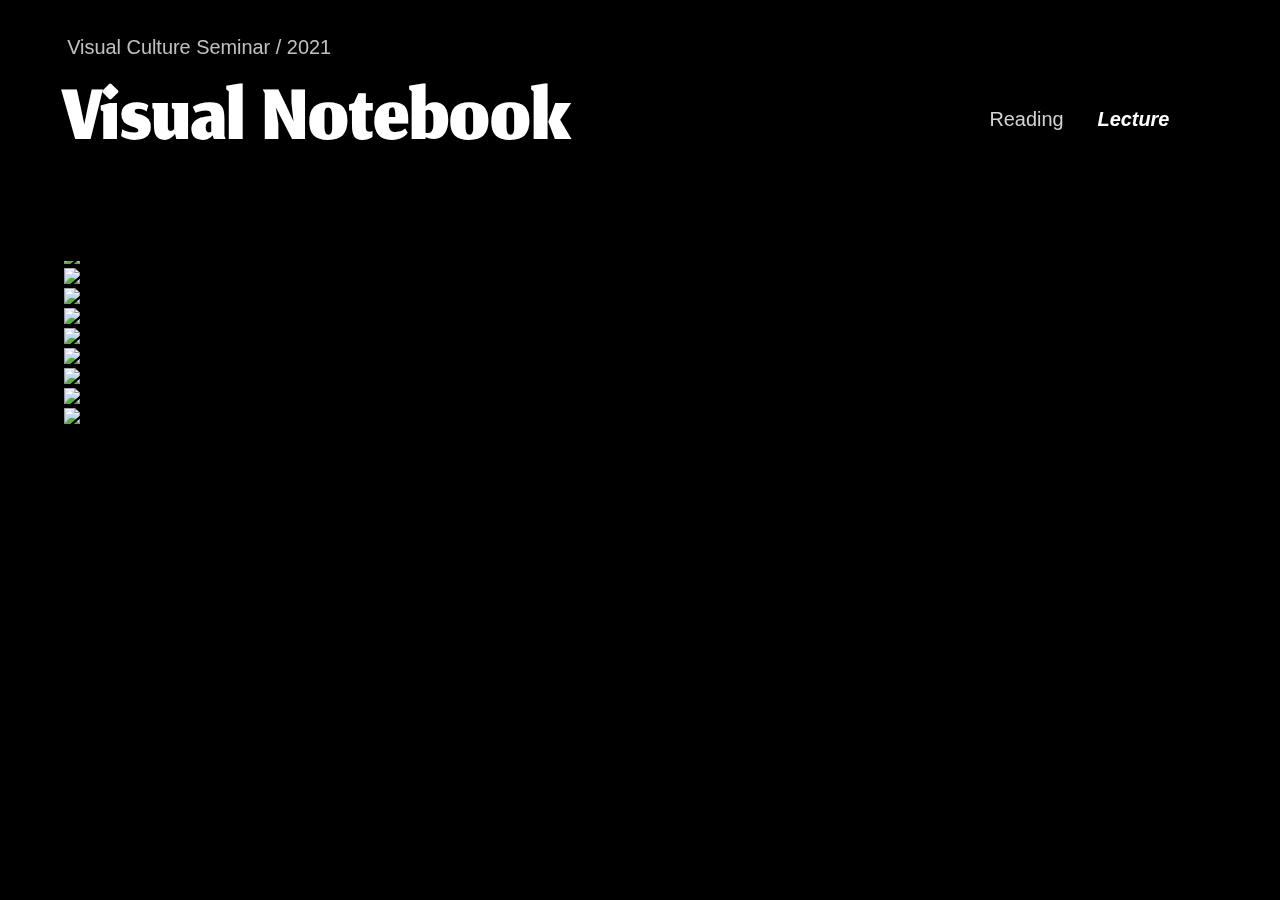
==== lecture.html @ b7ca3d68 "Add files via upload" ====
<!DOCTYPE html>
<head>
    <meta name="viewport" content="width=device-width, initial-scale=1">
    <link href="https://cdn.jsdelivr.net/npm/bootstrap@5.0.2/dist/css/bootstrap.min.css" rel="stylesheet" integrity="sha384-EVSTQN3/azprG1Anm3QDgpJLIm9Nao0Yz1ztcQTwFspd3yD65VohhpuuCOmLASjC" crossorigin="anonymous">
    <title>Visual Notebook</title>
    <link rel="stylesheet" href="../styles.css">
    <link rel="preconnect" href="https://fonts.googleapis.com">
    <link rel="preconnect" href="https://fonts.gstatic.com" crossorigin>
    <link href="https://fonts.googleapis.com/css2?family=Jomhuria&display=swap" rel="stylesheet">
</head>

<body>
    <a href="index.html"><span id="title">Visual Notebook</span></a><br>
    <span id="subt">Visual Culture Seminar / 2021</span>
    <nav>
        <a href="reading.html">Reading</a>
        <a href="#" class="current">Lecture</a>
        
    </nav>

    <div id="lecture">
        <div class="row" id="first-row">
            <div class="col-sm">
                <a href="lecture/p1.html"><img src="images/Lecture/P1/P1.jpg"></a>
            </div>
            <div class="col-sm">
                <a href="lecture/p2.html"><img src="images/Lecture/P2/P2.jpg"></a>
            </div>
            <div class="col-sm">
                <a href="lecture/p3.html"><img src="images/Lecture/P3/P3.jpg"></a>
            </div>
        </div>
        <div class="row">
            <div class="col-sm">
                <a href="lecture/p4.html"><img src="images/Lecture/P4/P4.jpg"></a>
            </div>
            <div class="col-sm">
                <a href="lecture/p5.html"><img src="images/Lecture/P5/P5.jpg"></a>
            </div>
            <div class="col-sm">
                <a href="lecture/p6.html"><img src="images/Lecture/P6/P6.jpg"></a>
            </div>
        </div>
        <div class="row">
            <div class="col-sm">
                <a href="lecture/p7.html"><img src="images/Lecture/P7/P7.jpg"></a>
            </div>
            <div class="col-sm">
                <a href="lecture/p8.html"><img src="images/Lecture/P8/P8.jpg"></a>
            </div>
            <div class="col-sm">
                <a href="lecture/p9.html"><img src="images/Lecture/P9/P9.jpg"></a>
            </div>
        </div>
    </div>

    <script src="https://cdn.jsdelivr.net/npm/bootstrap@5.0.2/dist/js/bootstrap.bundle.min.js" integrity="sha384-MrcW6ZMFYlzcLA8Nl+NtUVF0sA7MsXsP1UyJoMp4YLEuNSfAP+JcXn/tWtIaxVXM" crossorigin="anonymous"></script>
</body>
---- styles.css ----
html {
    font-size: 1rem;
}

body {
    overflow-x: hidden;
    margin-top: 0%;
    margin-left: 5%;
    background-color: black;
    color: white;
}

h1 {
    font-family: 'Jomhuria', sans-serif;
}
/*Visual Notebook Title*/
#title {
    background-color: black;
    width: 100%;
    height: 20vh;
    display: inline-block;
    padding-top: 9vh;
    font-size: 150px; 
    font-family: 'Jomhuria', sans-serif;
    line-height: 87px;
    color: white;
    position:fixed;
}

/*Visual Culture Seminar / 2021*/
#subt {
    display: inline;
    margin-left: .25%;
    margin-top: 7%;
    font-size: 24px;
    line-height: 32px;
    opacity: 75%;
    color: white;
    font-family: Arial, Helvetica, sans-serif;
    position:fixed;
}

/*Nav Bar Styling*/
nav {
    text-align: right;
    padding-left: 72.3%;
    margin-top: 7%;
    margin-right: 5%;
    position:fixed;
}

nav a{
    text-decoration: none; /* no underline */
    font-size: 24px;
    font-family: Arial, Helvetica, sans-serif;
    color: lightgray;
    padding-right: 30px;
}

nav a:hover{
    font-style: oblique;
    color: white;
}

.current {
    font-weight: bold;
    color: white;
    font-style: oblique;
}


#first-row {
    margin-top: 19%;
}

#name {
    text-transform: capitalize;
    font-family: Arial, Helvetica, sans-serif;
    font-size: 36px;
    font-weight: bold;
    display:block;
    margin-top:20px;
    margin-bottom:20px;
}

#portrait {
    margin-left: 5%;
    display: inline-block;
}

#portrait img {
    margin-left: -1%;
}

#about {
    font-family: Arial, Helvetica, sans-serif;
    font-size: calc(1.25vw + 1.25vh + 2vmin);
    line-height: 1.5em;
    margin-right: 30vw;
    
}

#about a {
    text-decoration: underline;
    font-style: oblique;
    font-weight: bold;
    opacity: 50%;
    color: lightgray; 
}

#about a:hover {
    color: white;
    opacity: 100%;
}

#about .name {
    font-family: 'Jomhuria', sans-serif;
    font-size: calc(2vw + 2vh + 2vmin);
}

.img-fluid {
    padding: 10px;
}

.container-fluid a {
    text-decoration: underline;
    color: white;
}

@media (max-width: 1540px){
    .title {
        position: sticky;
        display: inline-block;
    }

    nav {
        position: fixed;
        display: inline-block;
    }

    nav a {
        font-size: calc(.5vw + .5vh + 1vmin)
    }

    #title {
        position: fixed;
        display: inline-block;
        font-size: calc(5vw + 4vh + 3vmin);
    }

    #subt {
        margin-top: 1%;
        position: fixed;
        display: inline-block;
        font-size: calc(.5vw + .5vh + 1vmin)
    }

}

@media (max-width: 1200px) {
    #portrait {
        display: inline-block;
        padding-top: 12.5vh;
    }

    #first-row {
        padding-top: 10vh;
    }
}
.shinee {
    width: 6vw;
    display: inline-block;
    margin-right: .8vw;
    margin-left: .1vw;
    margin-top: 1vh;
    border-bottom: .6vh solid #ff9900;
}

.tina {
    width: 6vw;
    display: inline-block;
    border-bottom: .6vh solid #b31fd8;
}
/* color_codes: 
#ff9900 - orange
#b31fd8 - purple
*/

h4 {
    font-size: calc(1vw + 1vh + 1vmin);
    font-weight: 700;
    display: inline-block;
    padding-right: 4vw;
    padding-bottom: 0;
    margin-bottom: 1.5vh;
}

.quote {
    font-family: Arial, Helvetica, sans-serif;
    font-size: calc(2vw + 1.75vh + 1vmin);
    font-style: italic;
    font-weight: 700;
    line-height: 1.1em;
}
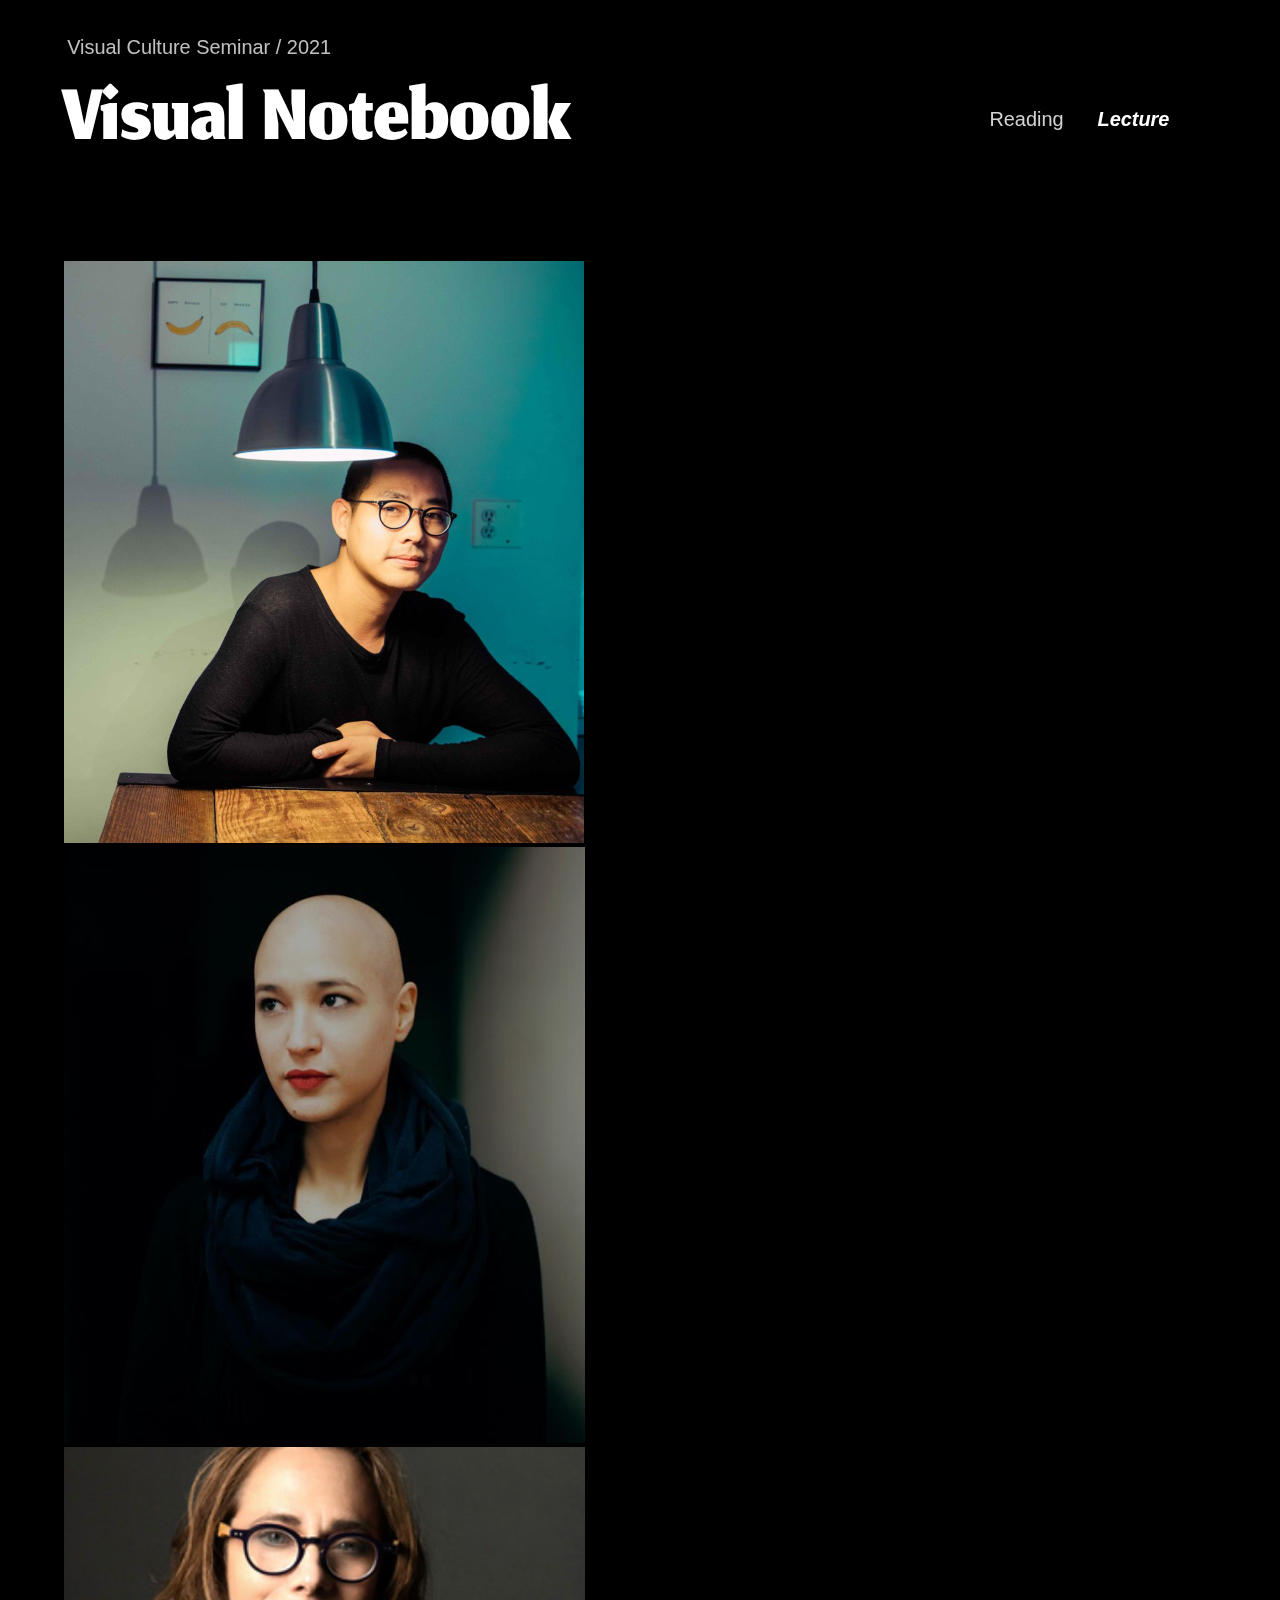
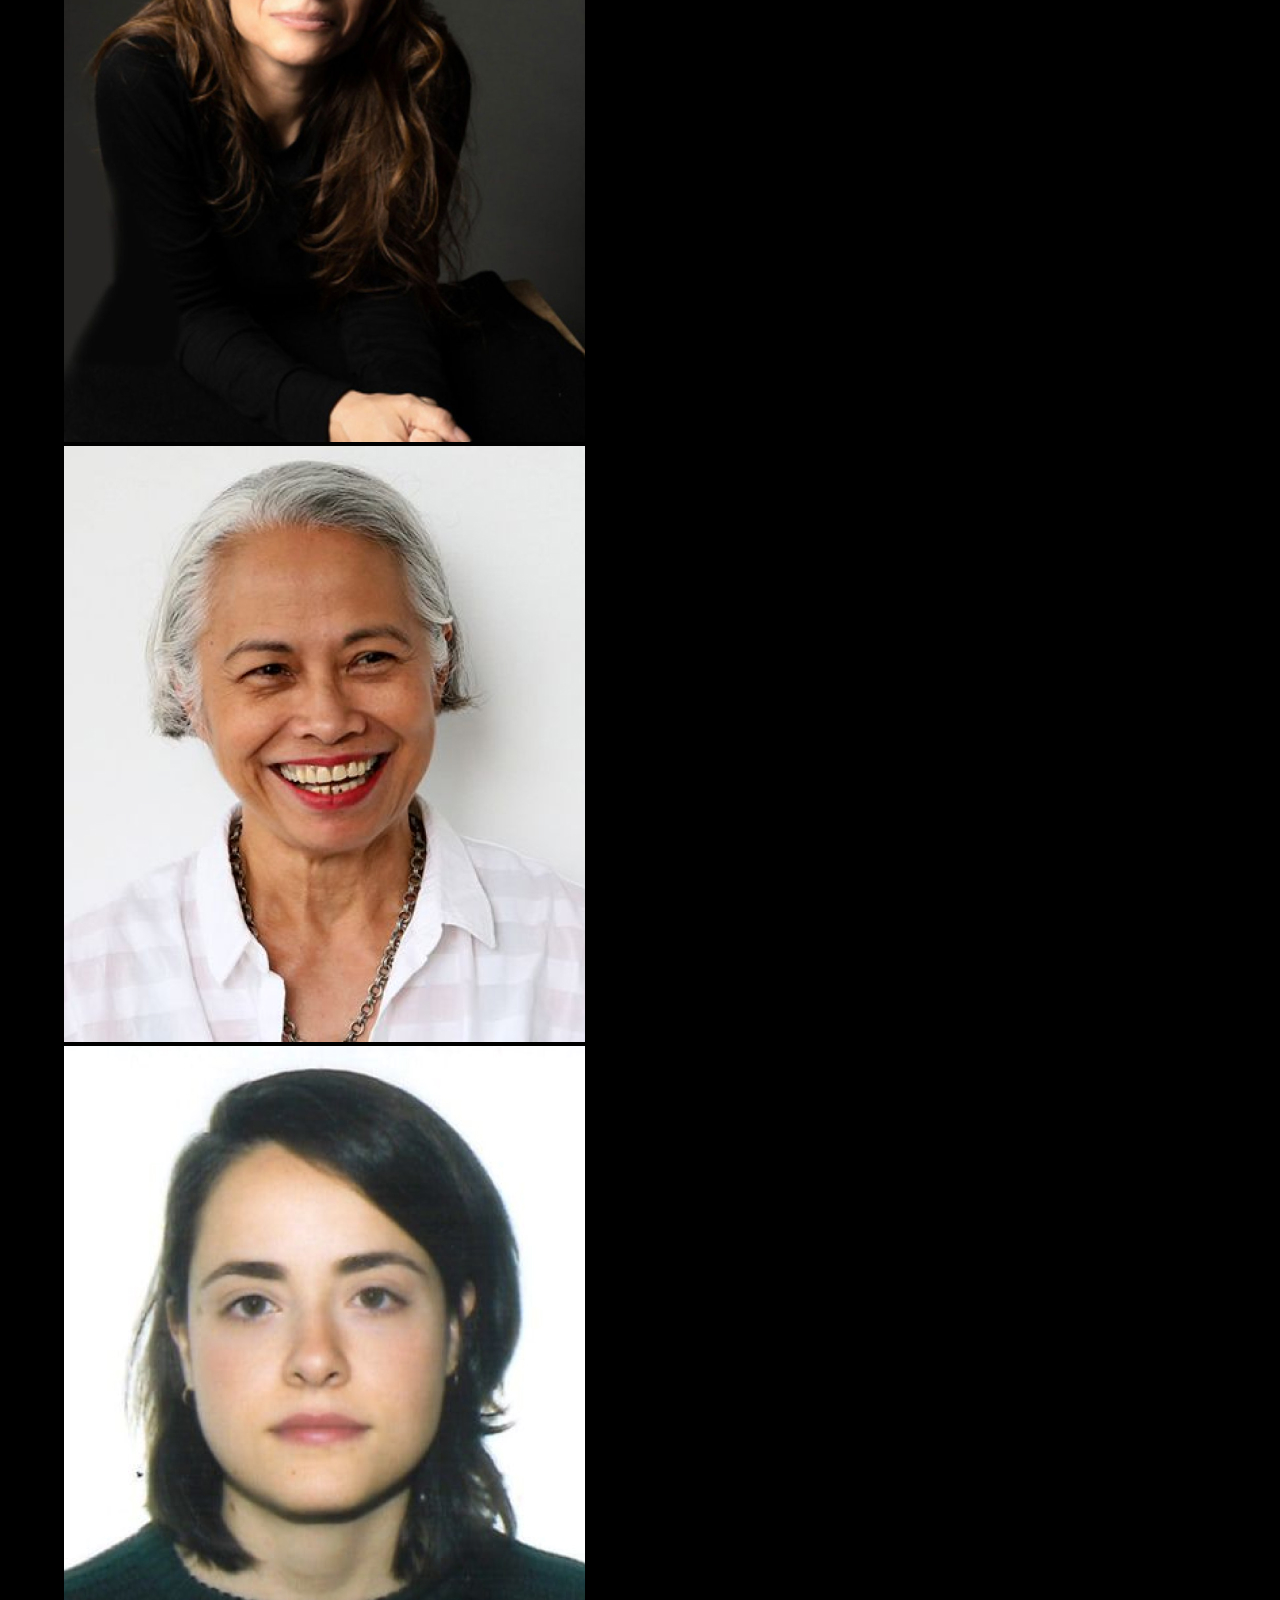
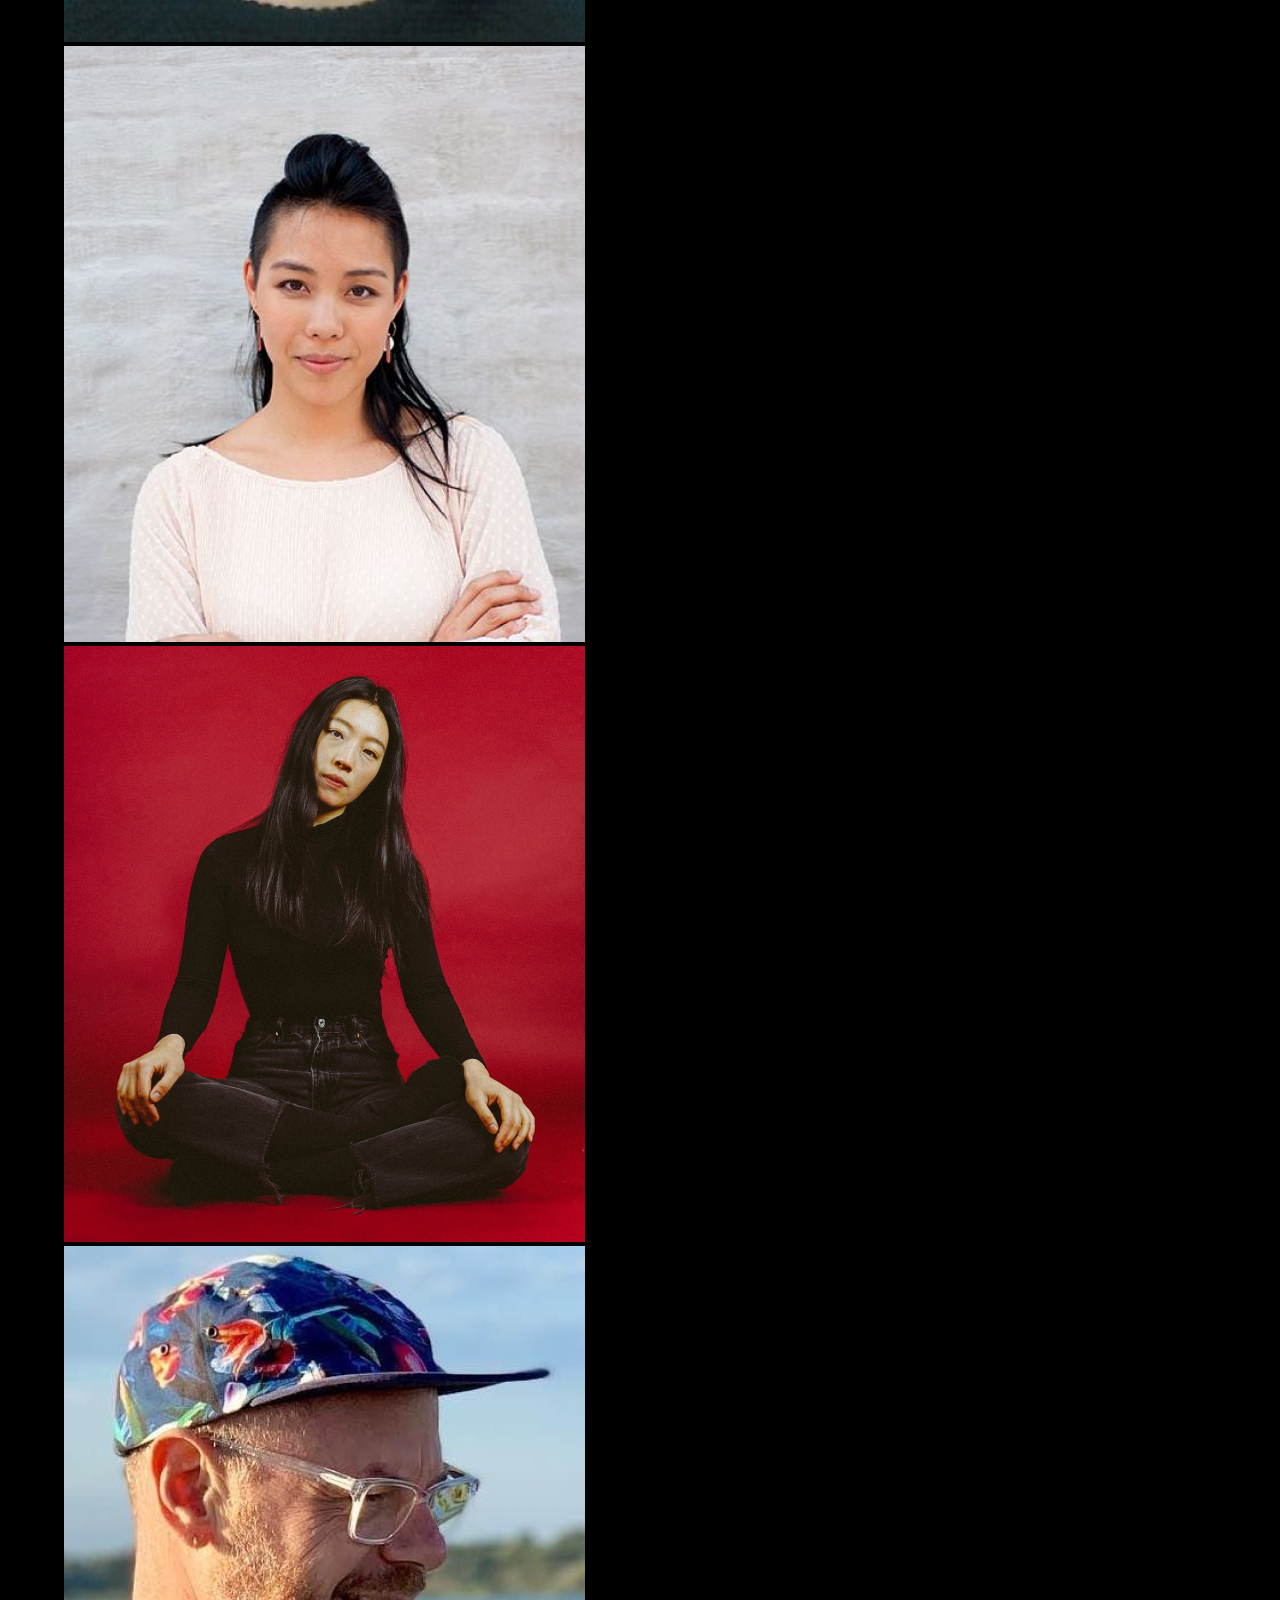
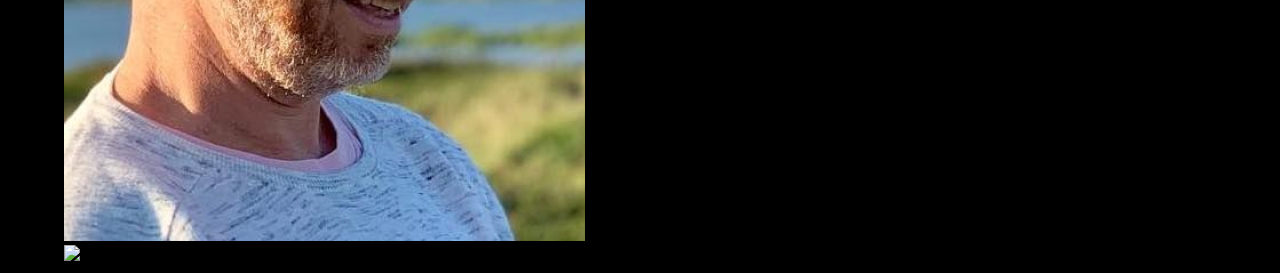
==== commit c59aa822: "Add files via upload" ====
--- a/lecture.html
+++ b/lecture.html
@@ -3,7 +3,7 @@
     <meta name="viewport" content="width=device-width, initial-scale=1">
     <link href="https://cdn.jsdelivr.net/npm/bootstrap@5.0.2/dist/css/bootstrap.min.css" rel="stylesheet" integrity="sha384-EVSTQN3/azprG1Anm3QDgpJLIm9Nao0Yz1ztcQTwFspd3yD65VohhpuuCOmLASjC" crossorigin="anonymous">
     <title>Visual Notebook</title>
-    <link rel="stylesheet" href="../styles.css">
+    <link rel="stylesheet" href="styles.css">
     <link rel="preconnect" href="https://fonts.googleapis.com">
     <link rel="preconnect" href="https://fonts.gstatic.com" crossorigin>
     <link href="https://fonts.googleapis.com/css2?family=Jomhuria&display=swap" rel="stylesheet">
@@ -21,35 +21,35 @@
     <div id="lecture">
         <div class="row" id="first-row">
             <div class="col-sm">
-                <a href="lecture/p1.html"><img src="images/Lecture/P1/P1.jpg"></a>
+                <a href="lecture/p1.html"><img src="Images/Lecture/P1/P1.jpg"></a>
             </div>
             <div class="col-sm">
-                <a href="lecture/p2.html"><img src="images/Lecture/P2/P2.jpg"></a>
+                <a href="lecture/p2.html"><img src="Images/Lecture/P2/P2.jpg"></a>
             </div>
             <div class="col-sm">
-                <a href="lecture/p3.html"><img src="images/Lecture/P3/P3.jpg"></a>
+                <a href="lecture/p3.html"><img src="Images/Lecture/P3/P3.jpg"></a>
             </div>
         </div>
         <div class="row">
             <div class="col-sm">
-                <a href="lecture/p4.html"><img src="images/Lecture/P4/P4.jpg"></a>
+                <a href="lecture/p4.html"><img src="Images/Lecture/P4/P4.jpg"></a>
             </div>
             <div class="col-sm">
-                <a href="lecture/p5.html"><img src="images/Lecture/P5/P5.jpg"></a>
+                <a href="lecture/p5.html"><img src="Images/Lecture/P5/P5.jpg"></a>
             </div>
             <div class="col-sm">
-                <a href="lecture/p6.html"><img src="images/Lecture/P6/P6.jpg"></a>
+                <a href="lecture/p6.html"><img src="Images/Lecture/P6/P6.jpg"></a>
             </div>
         </div>
         <div class="row">
             <div class="col-sm">
-                <a href="lecture/p7.html"><img src="images/Lecture/P7/P7.jpg"></a>
+                <a href="lecture/p7.html"><img src="Images/Lecture/P7/P7.jpg"></a>
             </div>
             <div class="col-sm">
-                <a href="lecture/p8.html"><img src="images/Lecture/P8/P8.jpg"></a>
+                <a href="lecture/p8.html"><img src="Images/Lecture/P8/P8.jpg"></a>
             </div>
             <div class="col-sm">
-                <a href="lecture/p9.html"><img src="images/Lecture/P9/P9.jpg"></a>
+                <a href="lecture/p9.html"><img src="Images/Lecture/P9/P9.jpg"></a>
             </div>
         </div>
     </div>
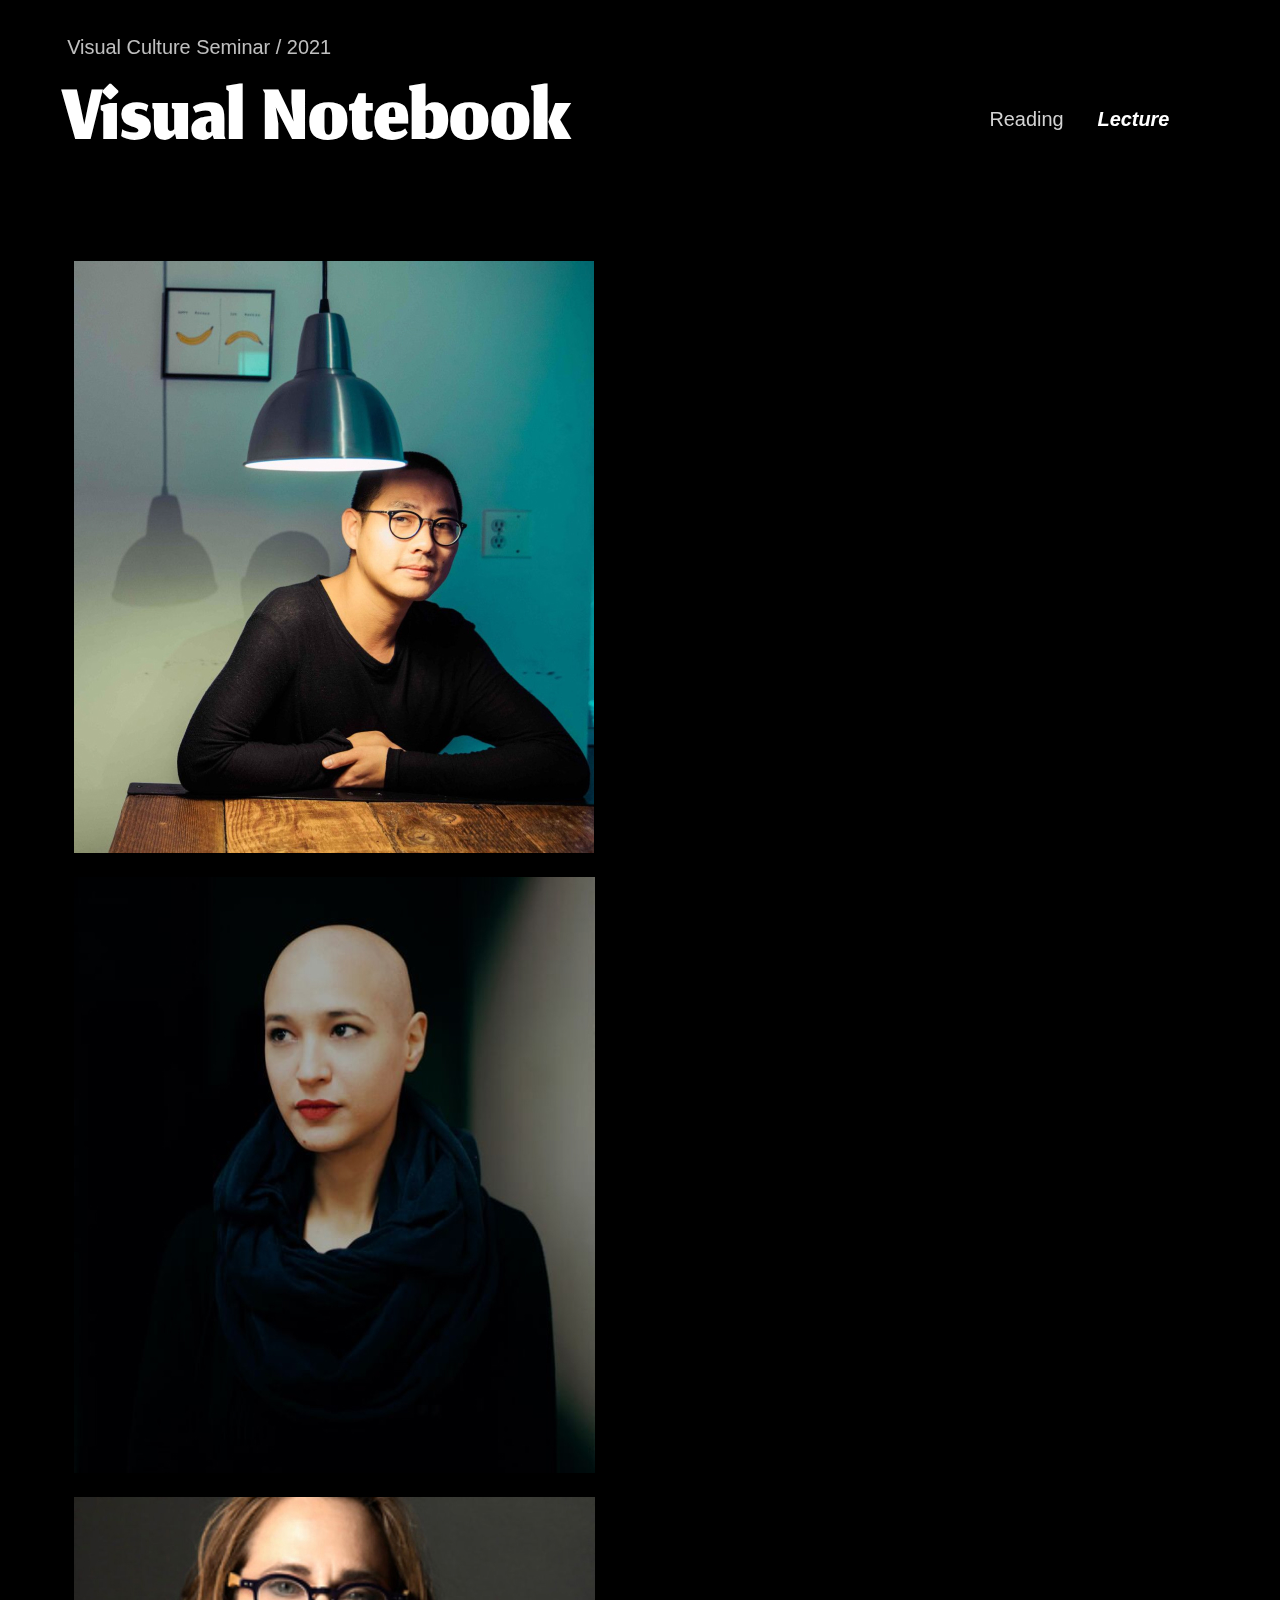
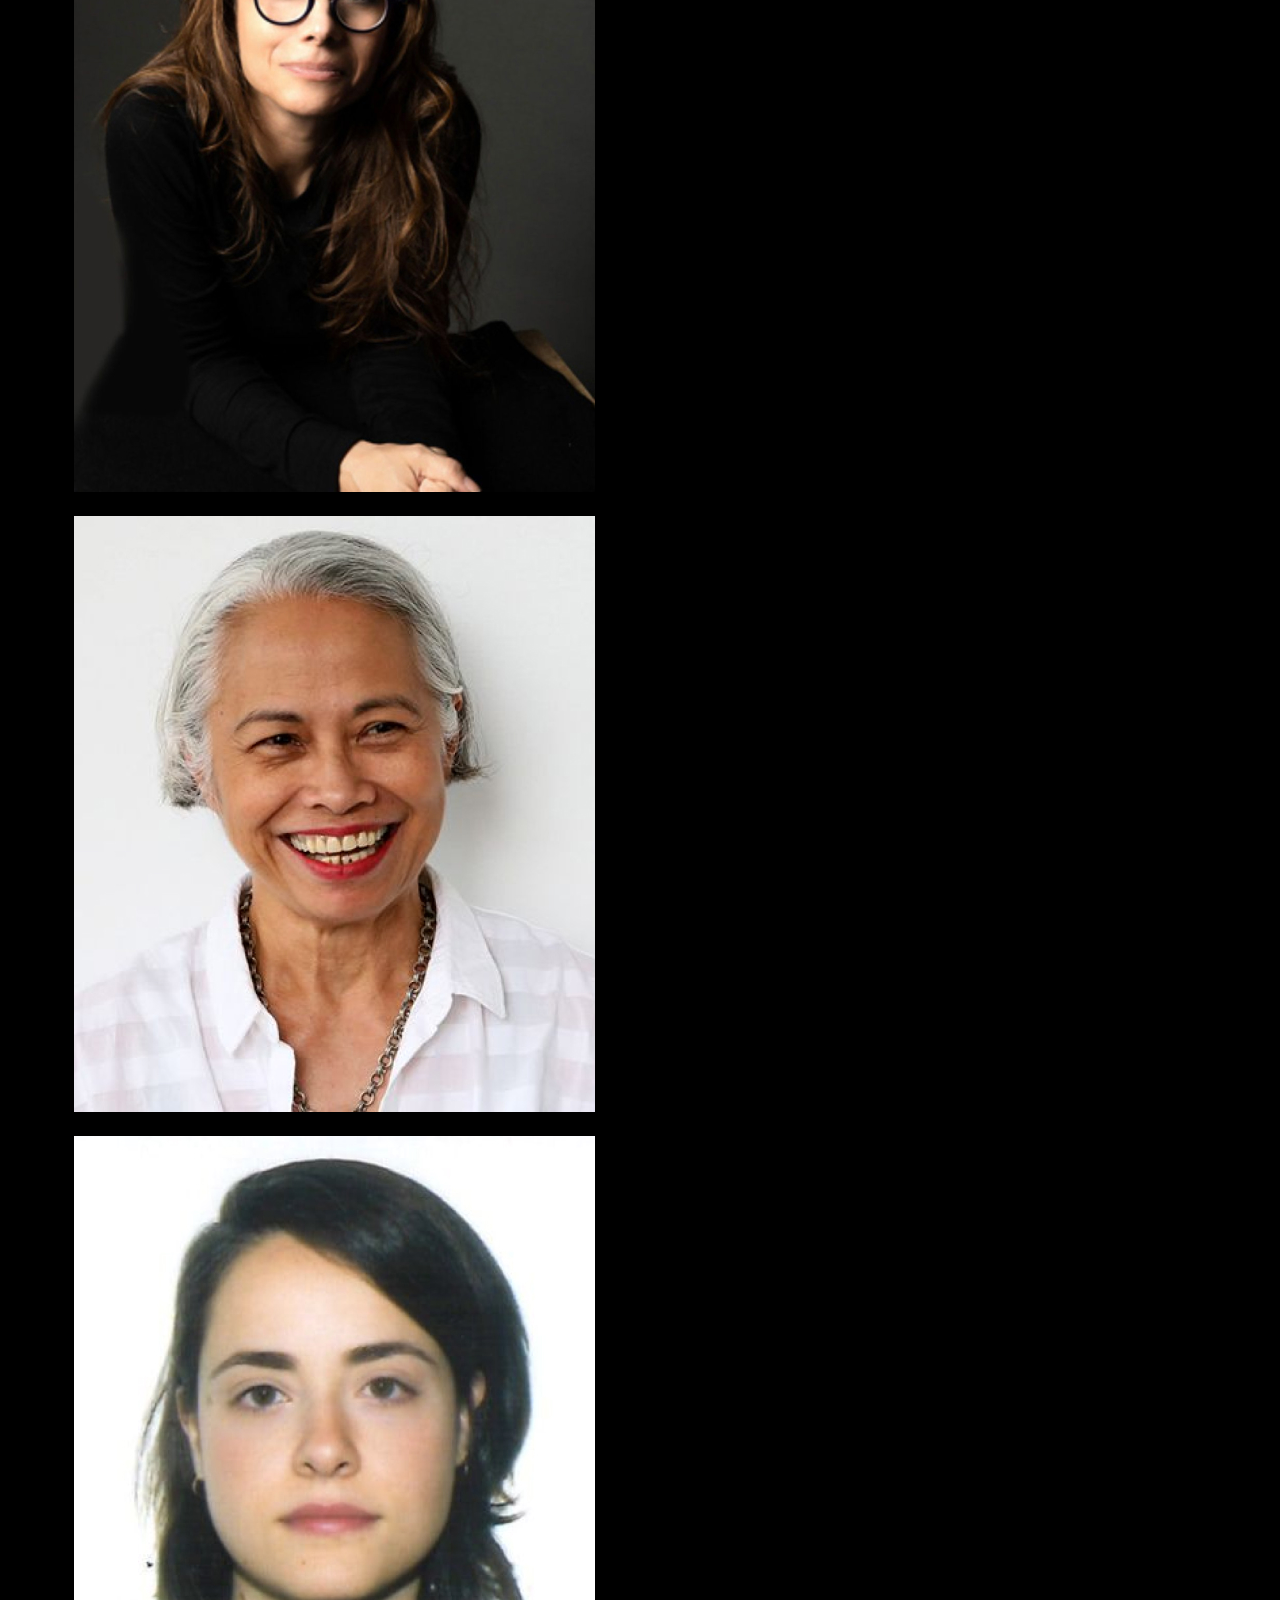
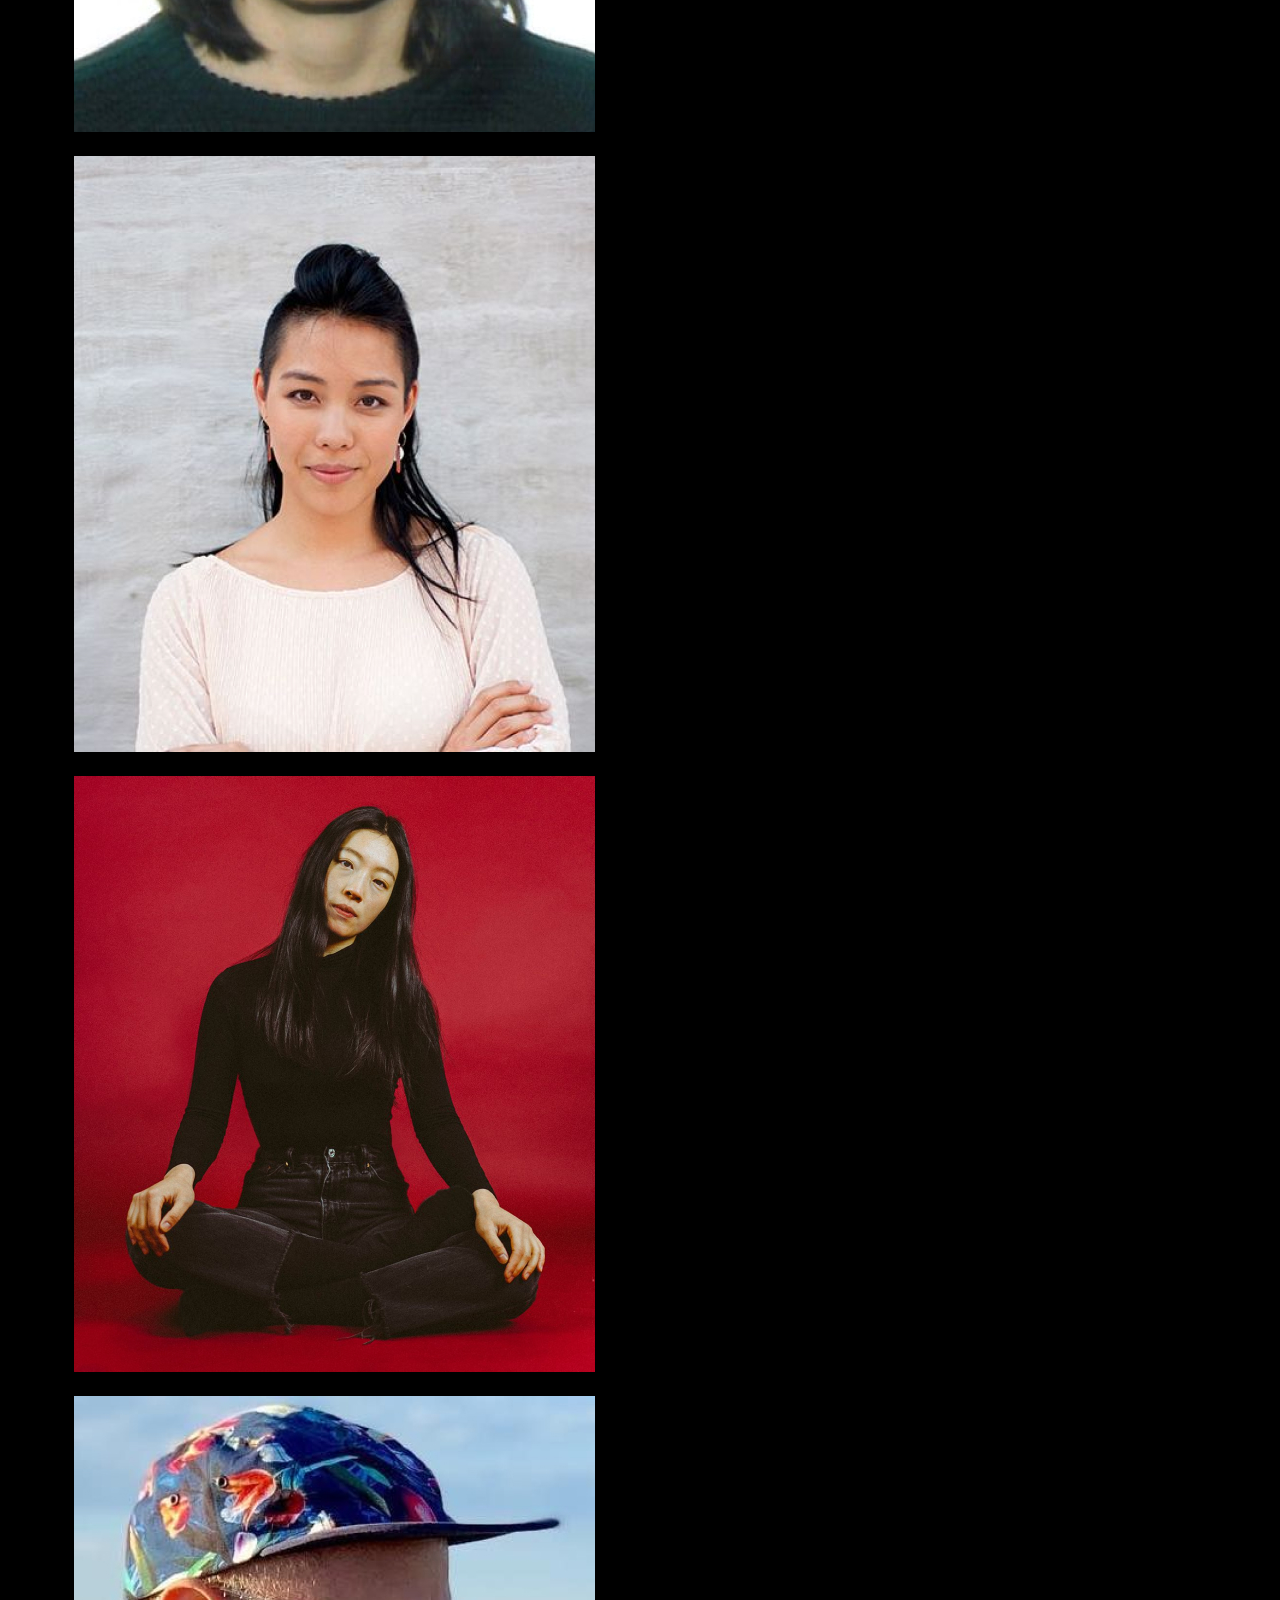
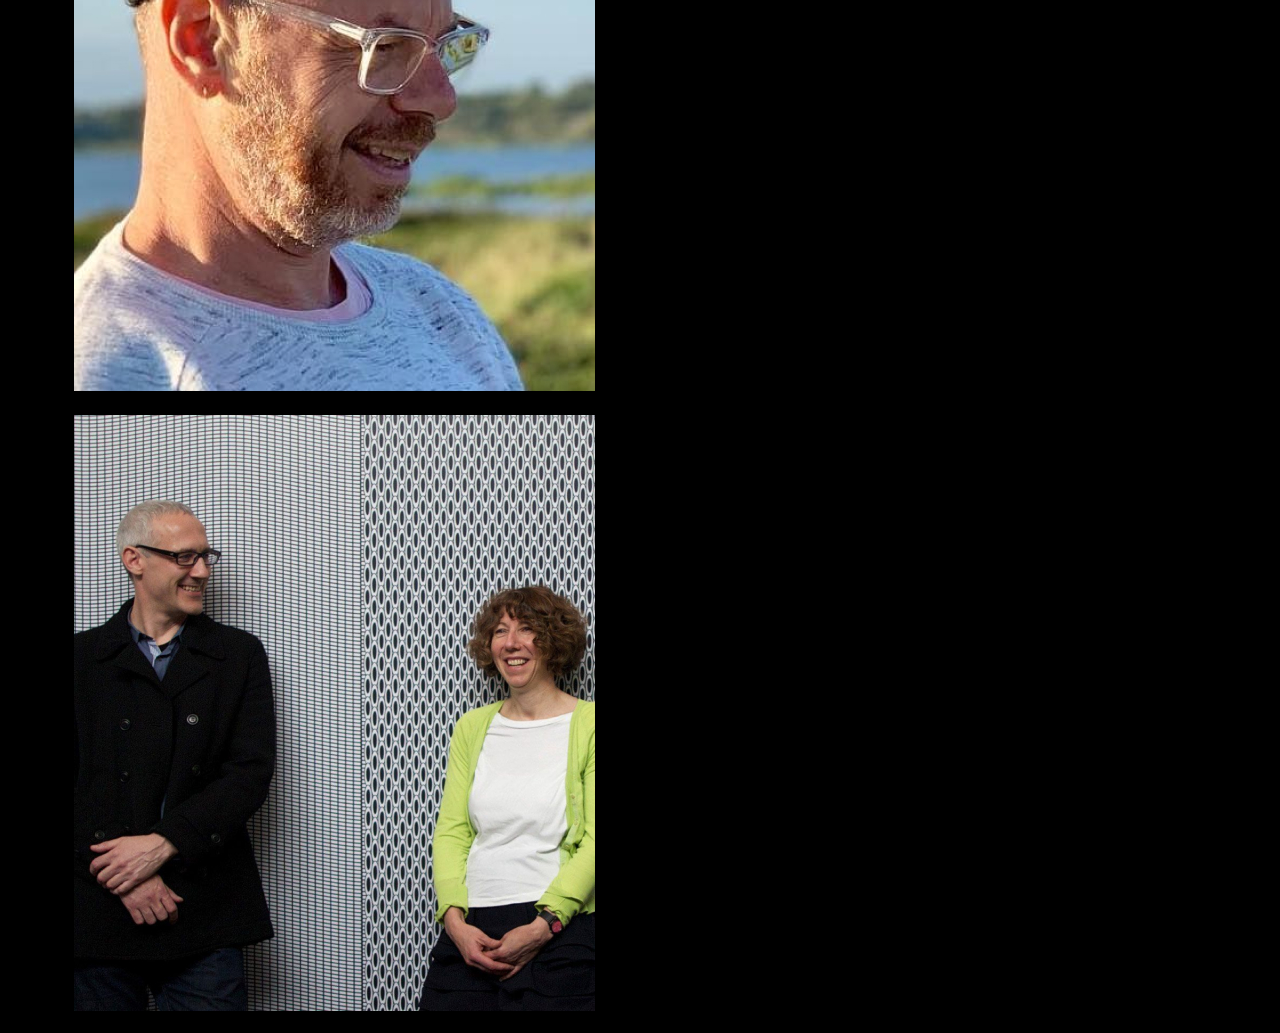
==== commit 774f0c6d: "Add files via upload" ====
--- a/lecture.html
+++ b/lecture.html
@@ -18,38 +18,38 @@
         
     </nav>
 
-    <div id="lecture">
+    <div id="container-fluid">
         <div class="row" id="first-row">
             <div class="col-sm">
-                <a href="lecture/p1.html"><img src="Images/Lecture/P1/P1.jpg"></a>
+                <a href="lecture/p1.html"><img class="img-fluid" src="Images/Lecture/P1/P1.jpg"></a>
             </div>
             <div class="col-sm">
-                <a href="lecture/p2.html"><img src="Images/Lecture/P2/P2.jpg"></a>
+                <a href="lecture/p2.html"><img class="img-fluid" src="Images/Lecture/P2/P2.jpg"></a>
             </div>
             <div class="col-sm">
-                <a href="lecture/p3.html"><img src="Images/Lecture/P3/P3.jpg"></a>
+                <a href="lecture/p3.html"><img class="img-fluid" src="Images/Lecture/P3/P3.jpg"></a>
             </div>
         </div>
         <div class="row">
             <div class="col-sm">
-                <a href="lecture/p4.html"><img src="Images/Lecture/P4/P4.jpg"></a>
+                <a href="lecture/p4.html"><img class="img-fluid" src="Images/Lecture/P4/P4.jpg"></a>
             </div>
             <div class="col-sm">
-                <a href="lecture/p5.html"><img src="Images/Lecture/P5/P5.jpg"></a>
+                <a href="lecture/p5.html"><img class="img-fluid" src="Images/Lecture/P5/P5.jpg"></a>
             </div>
             <div class="col-sm">
-                <a href="lecture/p6.html"><img src="Images/Lecture/P6/P6.jpg"></a>
+                <a href="lecture/p6.html"><img class="img-fluid" src="Images/Lecture/P6/P6.jpg"></a>
             </div>
         </div>
         <div class="row">
             <div class="col-sm">
-                <a href="lecture/p7.html"><img src="Images/Lecture/P7/P7.jpg"></a>
+                <a href="lecture/p7.html"><img class="img-fluid" src="Images/Lecture/P7/P7.jpg"></a>
             </div>
             <div class="col-sm">
-                <a href="lecture/p8.html"><img src="Images/Lecture/P8/P8.jpg"></a>
+                <a href="lecture/p8.html"><img class="img-fluid" src="Images/Lecture/P8/P8.jpg"></a>
             </div>
             <div class="col-sm">
-                <a href="lecture/p9.html"><img src="Images/Lecture/P9/P9.jpg"></a>
+                <a href="lecture/p9.html"><img class="img-fluid" src="Images/Lecture/P9/P9.jpg"></a>
             </div>
         </div>
     </div>
